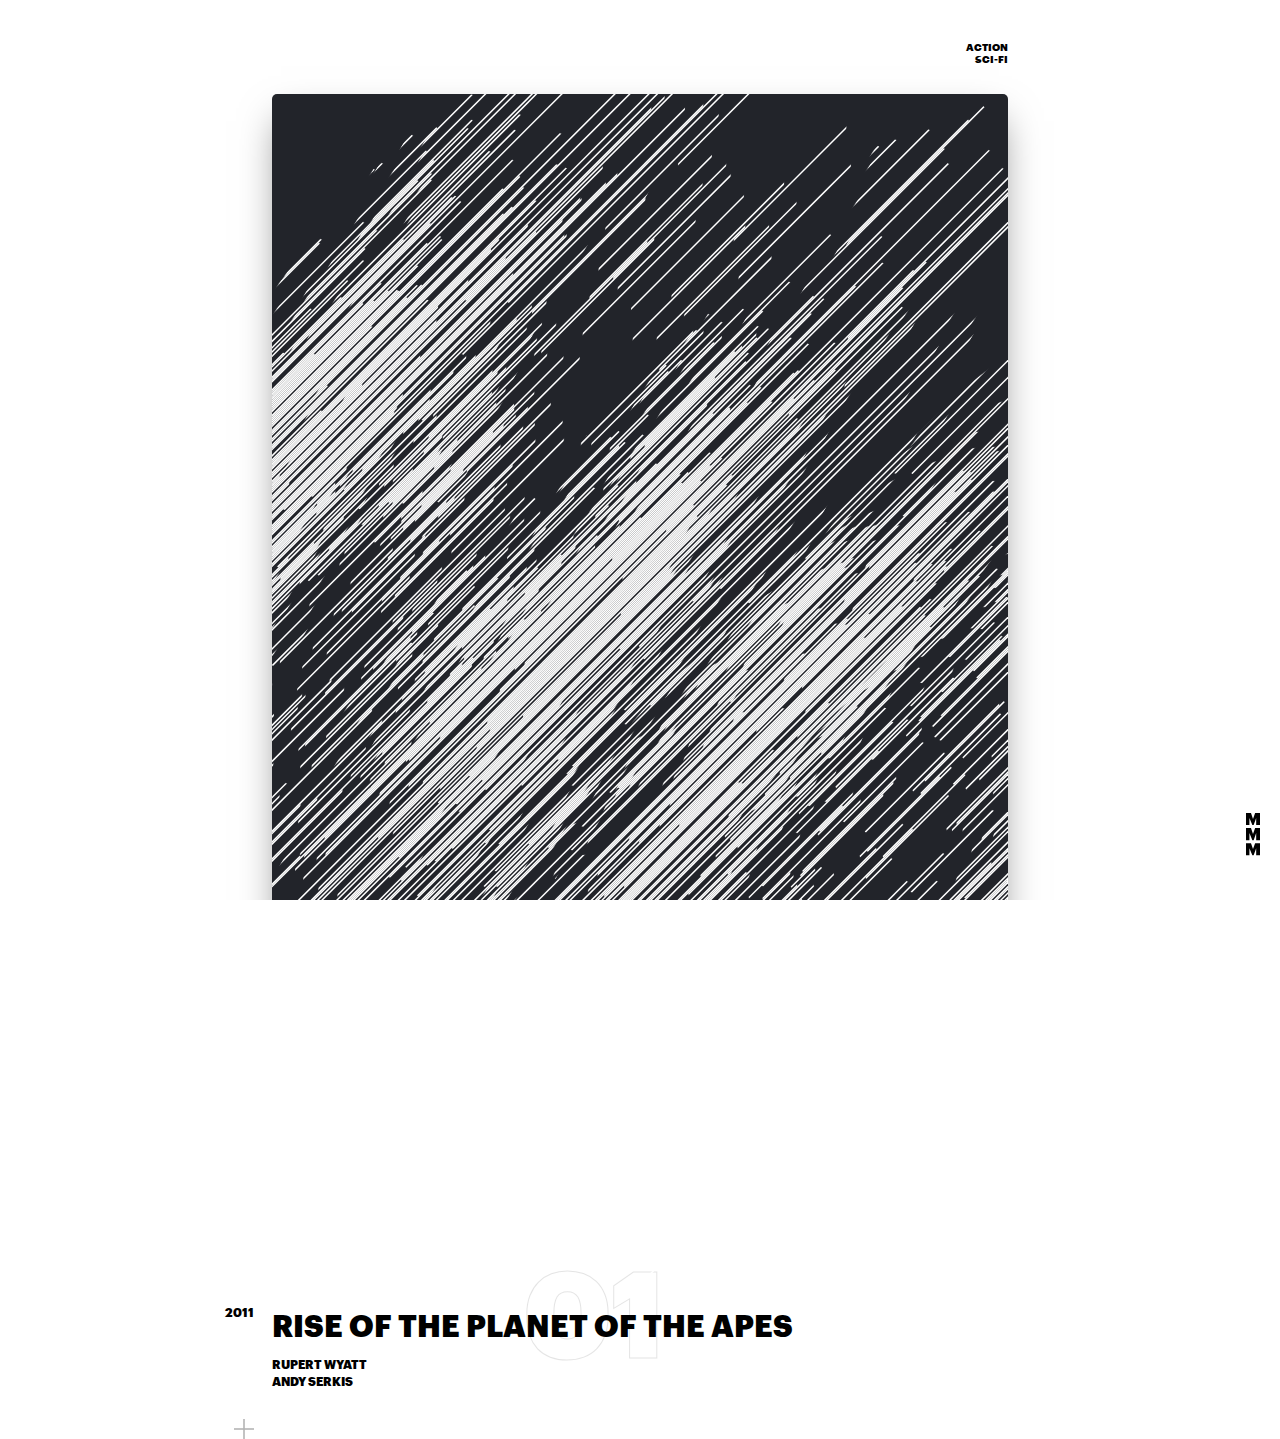
==== index.html @ 9c506173 "x" ====
<!DOCTYPE html>
<html>
<head>
  <title>MMM</title>
  <meta charset="utf-8">
  <meta name="author" content="Yuhjoon Yoon"/>
  <meta name="copyright" content="Yuhjoon Yoon"/>
  <meta name="Viewport" content="width=device-width">
  <style type="text/css">
    @font-face { 
      font-family: "GBW";
      font-style: normal;
      src:url("font/Graphik-Black-Web.eot");
      src:url("font/Graphik-Black-Web.eot?#iefix") format('embedded-opentype'), 
      url("font/Graphik-Black-Web.woff") format('woff'),
      url("font/Graphik-Black-Web.ttf") format('truetype');
      src:local(※), url("font/Graphik-Black-Web.woff") format('woff'); 
    }
  </style>
  <link rel="stylesheet" href="css/reset.css">
  <link rel="stylesheet" href="css/flickity.css">
  <link rel="stylesheet" href="css/common.css">
  <link rel="stylesheet" href="css/index.css">
</head>
<body>
  <div class="main-container">
    <div class="main-contents">
      <div class="main-contents-genre"></div>
      <div class="main-contents-poster"><iframe id="ifrm" src="" width="100%" height="100%" frameborder="0" scrolling="no" onmousewheel="" allowtransparency="true"></iframe></div>
      <div class="main-contents-info">
        <h1 class="main-info-index"></h1>
        <div class="main-info-date"></div>
        <h2 class="main-info-title"></h2>
        <div class="main-info-person"></div>
        <div class="main-detail-button"><img src="img/ic_more.png"></div>
      </div>
    </div>
    <div class="main-about"><img src="img/logo_mmm.svg"></div>
    <div class="main-carousel">
      <div class="carousel-cell"><div class="carousel-poster"><img src=""></div></div>
      <div class="carousel-cell"><div class="carousel-poster"><img src=""></div></div>
      <div class="carousel-cell"><div class="carousel-poster"><img src=""></div></div>
      <div class="carousel-cell"><div class="carousel-poster"><img src=""></div></div>
    </div>
  </div>
  <script src="js/jquery-3.3.1.min.js"></script>
  <script src="js/flickity.pkgd.min.js"></script>
  <script src="js/film_info.js"></script>
  <script src="js/index.js"></script>
  <script>
    $(document).ready( function() {
        var posterWidth = $( '.main-contents-poster' ).width();
        $('.carousel-poster').css('width', posterWidth);
        $('.carousel-poster').css('height', posterWidth*1.6);
        $('.main-contents-poster').css('height', posterWidth*1.6);
    });
  </script>
</body>
</html>
---- css/common.css ----
:root {
    /* Colors */
    --background: #ffffff;
    --primary-color: rgba(0, 0, 0, .97);
    --secondary-color: rgba(0, 0, 0, .64);
    --tertiary-color: rgba(0, 0, 0, .40);
    --quarternary: rgba(0, 0, 0, .12);
    --primary-color-reverse: #ffffff;
    --header-bg: rgba(255, 255, 255, .95);

    /* Values */
    --base-side-margin: 20px;
    --base-column-margin: 18px;
    --abdz-curve: cubic-bezier(0.64, 0.57, 0.67, 1.53);
    --content-height: calc(100vh - var(--content-top-margin) - var(--footer-height));
    /* Grid */
    --grid-columns: repeat(5, 1fr);
}
---- css/index.css ----
body{
  font-family: 'GBW', sans-serif;
  background-color: var(--background);
}
.main-container{
  position: relative;
  margin-top: 40px;
}

.main-contents{
  display: grid;
  grid-template-columns: var(--grid-columns);
  grid-column-gap: var(--base-column-margin);
  padding: 0 var(--base-side-margin);
}

.main-contents-genre{
  grid-column: 4 / span 1;
  text-align: right;
  font-size: 10px;
  line-height: 1.2;
  margin-bottom: 30px;
  text-transform: uppercase;
}

.main-contents-poster{
  grid-column: 2 / span 3;
  overflow: hidden;
  border-radius: 5px;
  position: relative;
  z-index: 5000;
}

.main-contents-info{
  position: relative;
  grid-column: 1 / span 5;
  display: grid;
  grid-template-columns: var(--grid-columns);
  grid-column-gap: var(--base-column-margin);
  margin-top: 30px;
  text-transform: uppercase;
}

.main-info-index{
  grid-column: 3 / span 3;
  position: absolute;
  transform: translateY(-50%);
  font-size: 120px;
  -webkit-text-stroke-width: 1px;
  -webkit-text-stroke-color: #000;
  color:#fff;
  opacity: .1;
  letter-spacing: -2px;
  text-align: right;
  z-index: -1000;
}

.main-info-date{
  grid-column: 1 / span 1;
  font-size: 12px;
  text-align: right;
}

.main-info-title{
  grid-column: 2 / span 3;
  font-size: 30px;
  padding-bottom: 12px;
}

.main-info-person{
  grid-column: 2 / span 3;
  font-size: 12px;
  line-height: 1.4;
}

.main-detail-button{
  grid-column: 1 / span 1;
  position: relative;
  height: 20px;
  padding-top: 30px;
}

.main-detail-button img{
  position: absolute;
  width: 20px;
  height: 20px;
  right: 0;
}

.main-about{
  position: fixed;
  bottom: 40px;
  right: 20px;
}

.main-carousel{
  position: fixed;
  top:0;
  bottom: 0;
  left: 0;
  right: 0;
}

.carousel-cell{
  width: 100vw;
  height: 100vh;
}

.carousel-poster {
  margin: 0 auto;
  margin-top: 94px;
  background-color: #22242A;
  border-radius: 5px;
  box-shadow: 0 18px 37px -9px rgba(0,0,0,0.50);
}
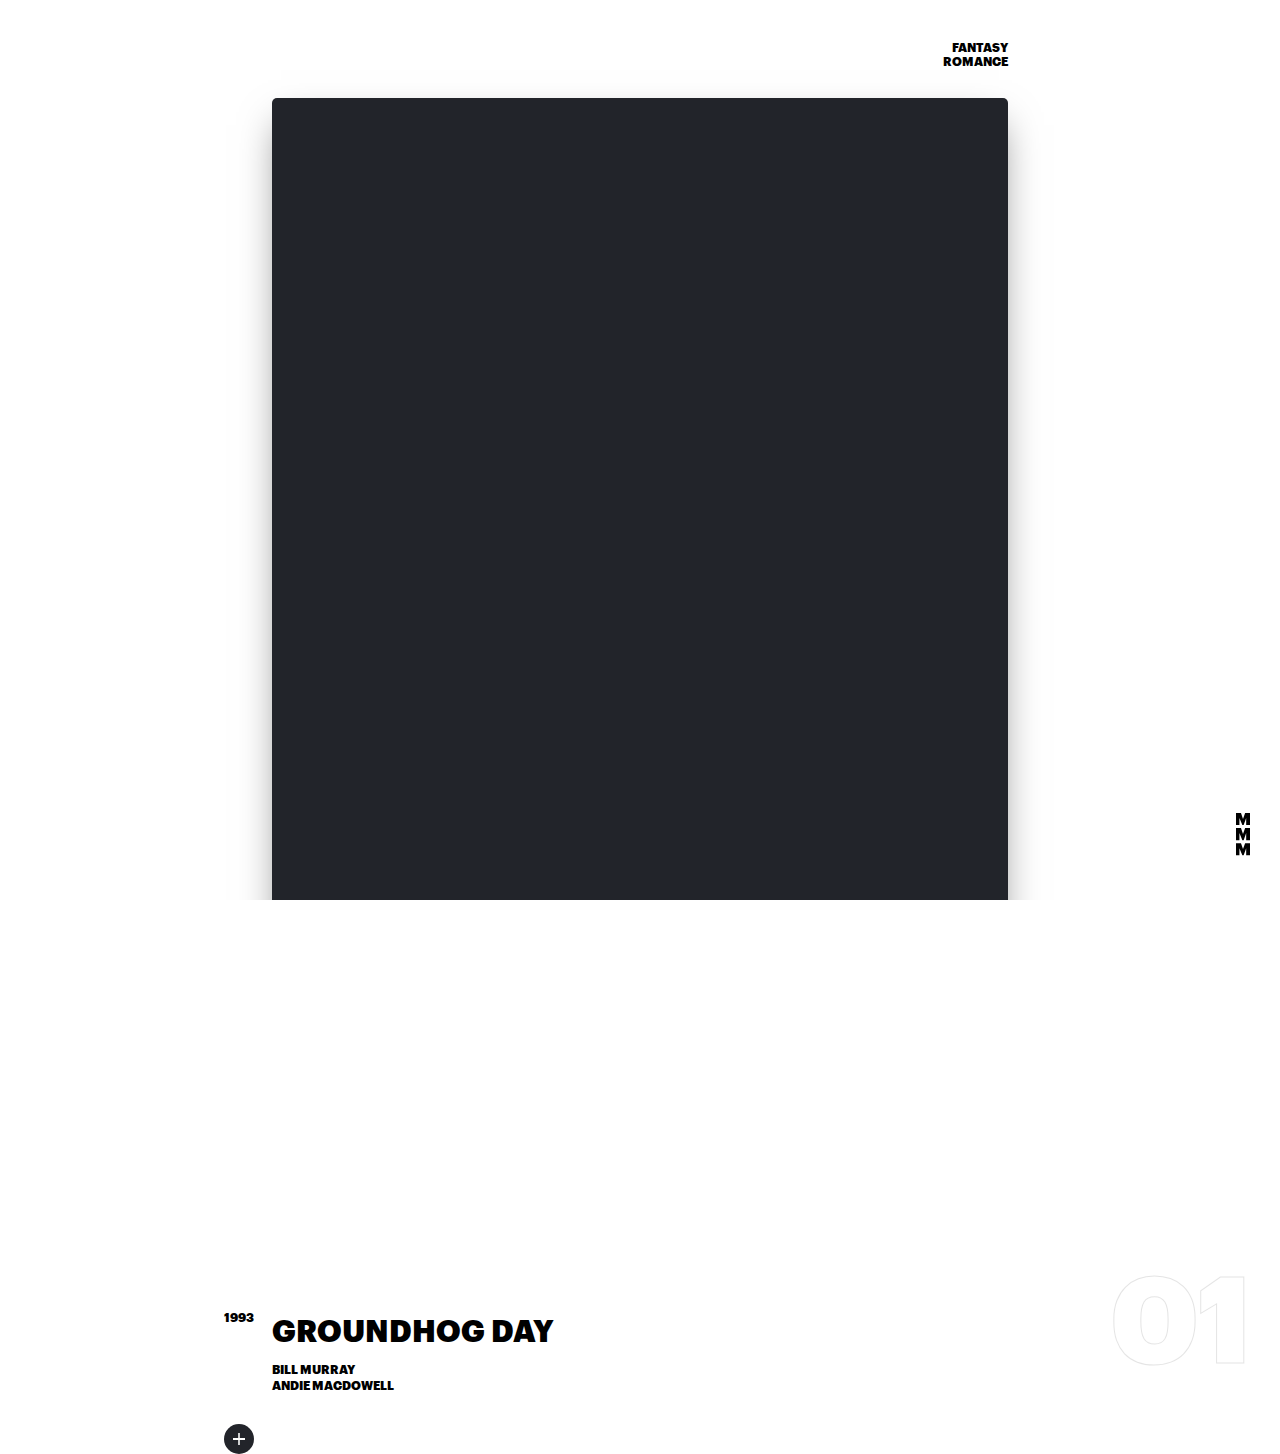
==== commit a1d46815: "about" ====
--- a/index.html
+++ b/index.html
@@ -23,6 +23,9 @@
   <link rel="stylesheet" href="css/index.css">
 </head>
 <body>
+  <div class="revealer">
+    <div class="revealer__layer"></div>
+  </div>
   <div class="main-container">
     <div class="main-contents">
       <div class="main-contents-genre"></div>
@@ -43,6 +46,7 @@
       <div class="carousel-cell"><div class="carousel-poster"><img src=""></div></div>
     </div>
   </div>
+  
   <script src="js/jquery-3.3.1.min.js"></script>
   <script src="js/flickity.pkgd.min.js"></script>
   <script src="js/film_info.js"></script>
@@ -54,6 +58,27 @@
         $('.carousel-poster').css('height', posterWidth*1.6);
         $('.main-contents-poster').css('height', posterWidth*1.6);
     });
+
+
+    $('.main-about').click(function(){
+      $('.revealer').css('opacity','1');
+      $('.revealer__layer').addClass('about');
+      $('.revealer__layer').addClass('revealer--animate');
+    });
+
+    $('.main-detail-button').click(function(){
+      var x = $(".main-detail-button").position();
+
+      $('.revealer').css('opacity','1');
+      $('.revealer__layer').addClass('detail');
+      $('.revealer__layer.detail').css('bottom', 170 - x.top);
+      $('.revealer__layer').addClass('revealer--animate');
+    });
+
+    // open html 
+    $('.revealer__layer').one("animationend", function(){
+      window.location.href = 'about.html';
+    });
   </script>
 </body>
 </html>--- a/css/index.css
+++ b/css/index.css
@@ -15,9 +15,9 @@
 }
 
 .main-contents-genre{
-  grid-column: 4 / span 1;
+  grid-column: 3 / span 2;
   text-align: right;
-  font-size: 10px;
+  font-size: 12px;
   line-height: 1.2;
   margin-bottom: 30px;
   text-transform: uppercase;
@@ -44,6 +44,7 @@
 .main-info-index{
   grid-column: 3 / span 3;
   position: absolute;
+  right: 10px;
   transform: translateY(-50%);
   font-size: 120px;
   -webkit-text-stroke-width: 1px;
@@ -82,15 +83,18 @@
 
 .main-detail-button img{
   position: absolute;
-  width: 20px;
-  height: 20px;
+  width: 30px;
+  height: 30px;
+  border-radius: 15px;
+  background-color: #22242A;
   right: 0;
 }
 
 .main-about{
   position: fixed;
   bottom: 40px;
-  right: 20px;
+  right: 30px;
+  z-index: 5000;
 }
 
 .main-carousel{
@@ -108,7 +112,7 @@
 
 .carousel-poster {
   margin: 0 auto;
-  margin-top: 94px;
+  margin-top: 98px;
   background-color: #22242A;
   border-radius: 5px;
   box-shadow: 0 18px 37px -9px rgba(0,0,0,0.50);
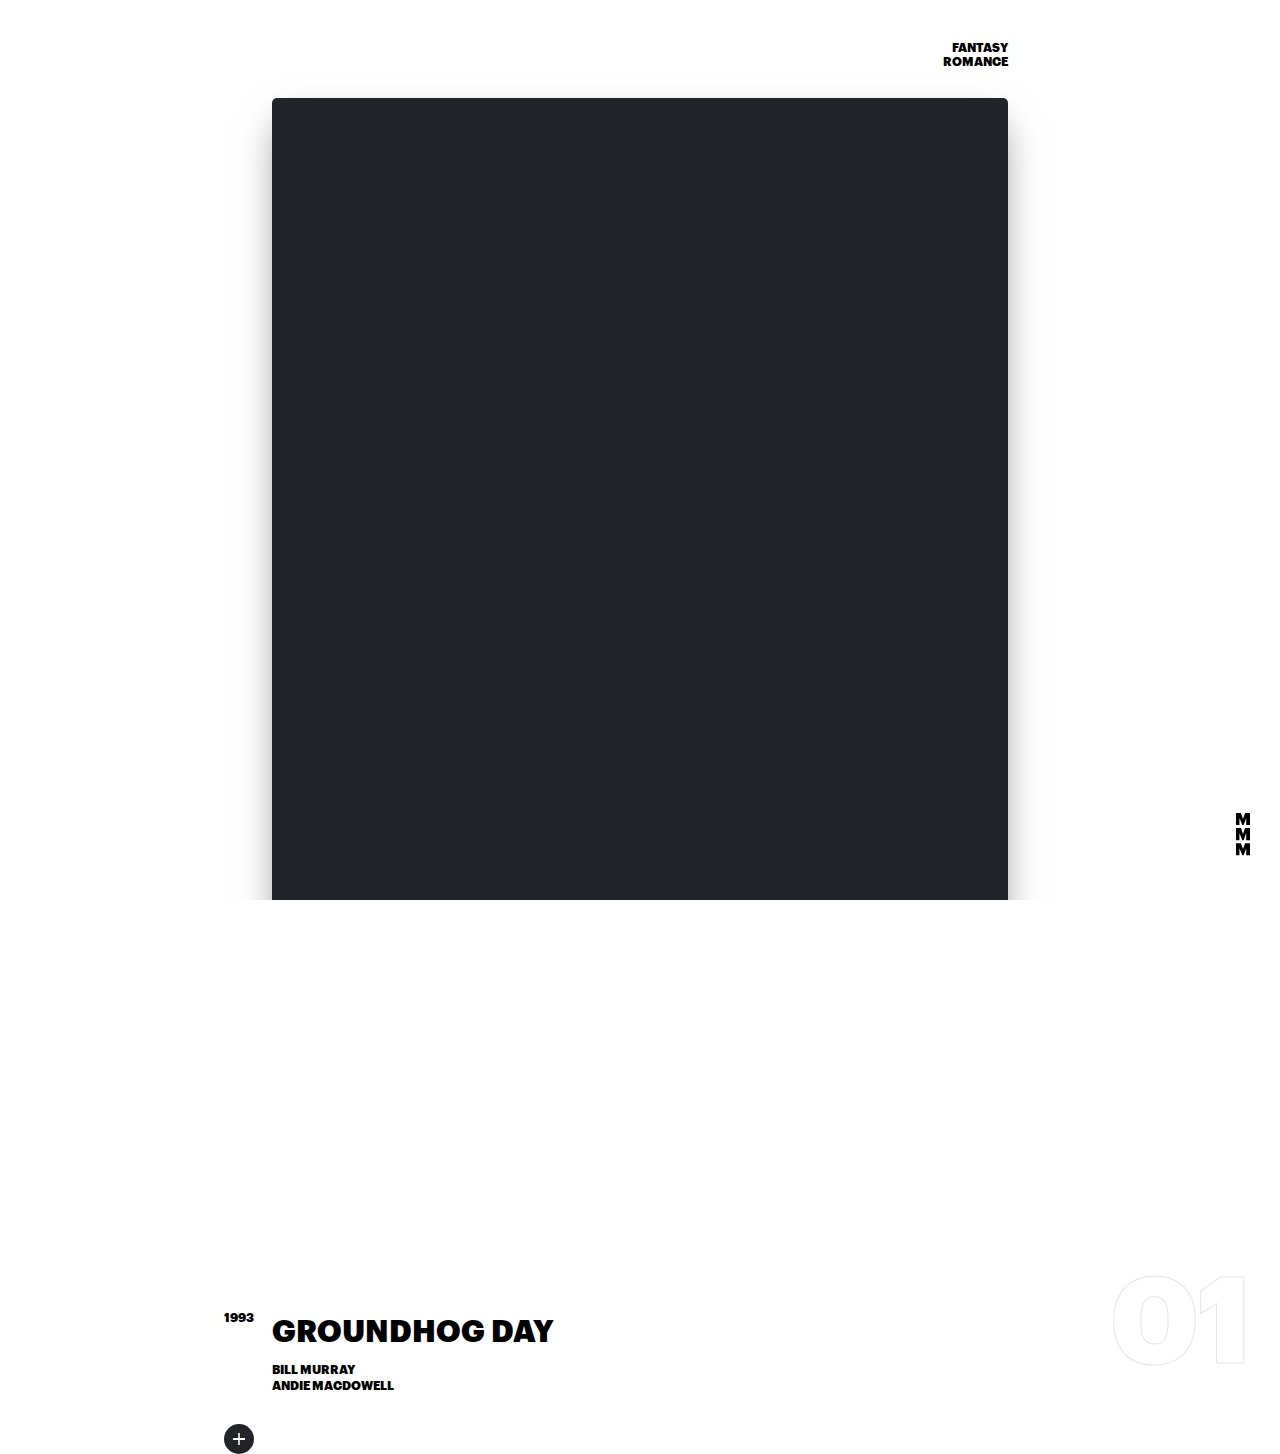
==== commit e089337f: "efwef" ====
--- a/index.html
+++ b/index.html
@@ -76,6 +76,9 @@
     });
 
     // open html 
+    $('.revealer__layer').one("webkitAnimationend", function(){
+      window.location.href = 'about.html';
+    });
     $('.revealer__layer').one("animationend", function(){
       window.location.href = 'about.html';
     });
--- a/css/index.css
+++ b/css/index.css
@@ -59,6 +59,7 @@
 .main-info-date{
   grid-column: 1 / span 1;
   font-size: 12px;
+  overflow: hidden;
   text-align: right;
 }
 
@@ -79,6 +80,7 @@
   position: relative;
   height: 20px;
   padding-top: 30px;
+  z-index: 5000;
 }
 
 .main-detail-button img{
@@ -116,4 +118,45 @@
   background-color: #22242A;
   border-radius: 5px;
   box-shadow: 0 18px 37px -9px rgba(0,0,0,0.50);
+}
+
+.revealer {
+  width: 100vw;
+  height: 100vh;
+  position: fixed;
+  top:0;
+  z-index: 5003;
+  pointer-events: none;
+  opacity: 0;
+}
+
+.revealer__layer {
+  position: absolute;
+  background-color: black;
+  width: 40px;
+  height: 40px;
+  border-radius: 50%;
+  
+}
+
+.revealer__layer.about{
+  bottom: 40px;
+  right: 30px;
+}
+
+.revealer__layer.detail{
+  left: 40px;
+}
+
+@keyframes anim-effect {
+  0% {
+    transform: scale(0);
+  }
+  100% {
+    transform: scale(50);
+  }
+}
+
+.revealer--animate{
+  animation: anim-effect .4s cubic-bezier(0.550, 0.055, 0.675, 0.190) forwards;
 }